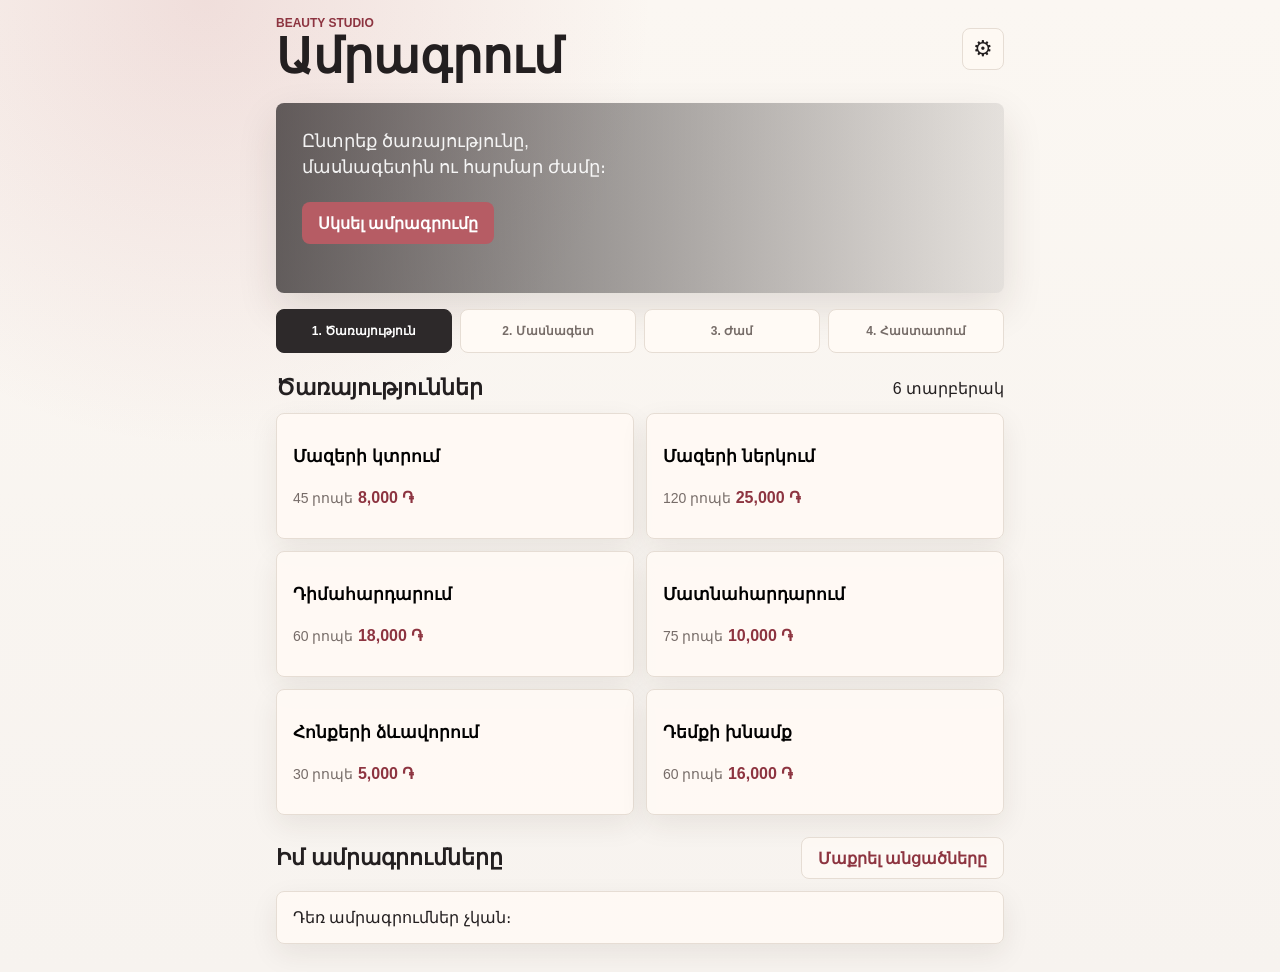
==== index.html @ 2dd7ad9f "Add beauty salon mini app" ====
<!doctype html>
<html lang="hy">
  <head>
    <meta charset="utf-8" />
    <meta name="viewport" content="width=device-width, initial-scale=1, viewport-fit=cover" />
    <title>Beauty Salon Mini App</title>
    <link rel="stylesheet" href="styles.css" />
    <script src="https://telegram.org/js/telegram-web-app.js"></script>
  </head>
  <body>
    <div class="app-shell">
      <header class="topbar">
        <div>
          <p class="eyebrow">Beauty Studio</p>
          <h1>Ամրագրում</h1>
        </div>
        <button class="icon-button" id="adminOpen" aria-label="Admin panel" title="Admin panel">
          <span>⚙</span>
        </button>
      </header>

      <main>
        <section class="hero">
          <div class="hero-copy">
            <p>Ընտրեք ծառայությունը, մասնագետին ու հարմար ժամը։</p>
            <button class="primary" id="startBooking">Սկսել ամրագրումը</button>
          </div>
        </section>

        <nav class="steps" aria-label="Booking steps">
          <button class="step is-active" data-view="services">1. Ծառայություն</button>
          <button class="step" data-view="specialists">2. Մասնագետ</button>
          <button class="step" data-view="time">3. Ժամ</button>
          <button class="step" data-view="summary">4. Հաստատում</button>
        </nav>

        <section class="view is-visible" id="servicesView">
          <div class="section-head">
            <h2>Ծառայություններ</h2>
            <span id="servicesCount"></span>
          </div>
          <div class="service-grid" id="servicesList"></div>
        </section>

        <section class="view" id="specialistsView">
          <div class="section-head">
            <h2>Մասնագետներ</h2>
            <button class="ghost" data-back="services">Փոխել ծառայությունը</button>
          </div>
          <div class="specialist-list" id="specialistsList"></div>
        </section>

        <section class="view" id="timeView">
          <div class="section-head">
            <h2>Ժամի ընտրություն</h2>
            <button class="ghost" data-back="specialists">Փոխել մասնագետին</button>
          </div>
          <div class="booking-panel">
            <label>
              Ամսաթիվ
              <input type="date" id="bookingDate" />
            </label>
            <div>
              <p class="field-label">Հասանելի ժամեր</p>
              <div class="slot-grid" id="slotList"></div>
            </div>
            <label class="toggle-row">
              <input type="checkbox" id="reminderToggle" checked />
              <span>Հիշեցնել այցից 2 ժամ առաջ</span>
            </label>
          </div>
        </section>

        <section class="view" id="summaryView">
          <div class="section-head">
            <h2>Ամրագրում</h2>
            <button class="ghost" data-back="time">Փոխել ժամը</button>
          </div>
          <div class="summary-card" id="summaryCard"></div>
          <button class="primary full" id="confirmBooking">Հաստատել ամրագրումը</button>
        </section>

        <section class="bookings">
          <div class="section-head">
            <h2>Իմ ամրագրումները</h2>
            <button class="ghost" id="clearPast">Մաքրել անցածները</button>
          </div>
          <div id="bookingsList" class="booking-list"></div>
        </section>
      </main>
    </div>

    <dialog id="adminDialog" class="admin-dialog">
      <form method="dialog" class="admin-card">
        <div class="dialog-head">
          <div>
            <p class="eyebrow">Admin</p>
            <h2>Կառավարման վահանակ</h2>
          </div>
          <button class="icon-button" value="close" aria-label="Close">×</button>
        </div>

        <div id="pinGate" class="pin-gate">
          <label>
            Մուտքագրեք PIN
            <input type="password" id="adminPin" inputmode="numeric" placeholder="2026" />
          </label>
          <button type="button" class="primary" id="unlockAdmin">Մուտք</button>
          <p class="hint">Demo PIN՝ 2026</p>
        </div>

        <div id="adminPanel" class="admin-panel">
          <div class="stats" id="adminStats"></div>

          <div class="admin-section">
            <h3>Ծառայություններ</h3>
            <div class="inline-form">
              <input id="newServiceName" placeholder="Անուն" />
              <input id="newServicePrice" type="number" min="0" placeholder="Գին" />
              <input id="newServiceDuration" type="number" min="15" step="15" placeholder="Րոպե" />
              <button type="button" class="primary" id="addService">Ավելացնել</button>
            </div>
            <div id="adminServices" class="admin-list"></div>
          </div>

          <div class="admin-section">
            <h3>Մասնագետներ</h3>
            <div class="inline-form">
              <input id="newSpecialistName" placeholder="Անուն" />
              <input id="newSpecialistRole" placeholder="Ոլորտ" />
              <button type="button" class="primary" id="addSpecialist">Ավելացնել</button>
            </div>
            <div id="adminSpecialists" class="admin-list"></div>
          </div>

          <div class="admin-section">
            <h3>Ամրագրումներ</h3>
            <div id="adminBookings" class="admin-list"></div>
          </div>
        </div>
      </form>
    </dialog>

    <div id="toast" class="toast" role="status" aria-live="polite"></div>
    <script src="app.js"></script>
  </body>
</html>
---- styles.css ----
:root {
  color-scheme: light;
  --bg: #f7f3ef;
  --surface: #fffaf5;
  --ink: #231f20;
  --muted: #766c68;
  --line: #e6ddd4;
  --accent: #b65c64;
  --accent-strong: #8d3440;
  --sage: #5f7b72;
  --gold: #b98947;
  --shadow: 0 16px 40px rgba(50, 35, 28, 0.12);
}

* {
  box-sizing: border-box;
}

body {
  margin: 0;
  min-height: 100vh;
  background:
    radial-gradient(circle at 16% 0%, rgba(182, 92, 100, 0.16), transparent 28rem),
    linear-gradient(180deg, #fbf7f2 0%, var(--bg) 100%);
  color: var(--ink);
  font-family: Arial, "Segoe UI", sans-serif;
}

button,
input {
  font: inherit;
}

button {
  cursor: pointer;
}

.app-shell {
  width: min(100%, 760px);
  margin: 0 auto;
  padding: calc(16px + env(safe-area-inset-top)) 16px 28px;
}

.topbar,
.section-head,
.dialog-head {
  display: flex;
  align-items: center;
  justify-content: space-between;
  gap: 16px;
}

.eyebrow {
  margin: 0 0 3px;
  color: var(--accent-strong);
  font-size: 12px;
  font-weight: 700;
  letter-spacing: 0;
  text-transform: uppercase;
}

h1,
h2,
h3,
p {
  margin-top: 0;
}

h1 {
  margin-bottom: 0;
  font-size: clamp(30px, 8vw, 48px);
  line-height: 1;
}

h2 {
  margin-bottom: 0;
  font-size: 22px;
}

h3 {
  margin-bottom: 12px;
  font-size: 17px;
}

.icon-button {
  display: inline-grid;
  width: 42px;
  height: 42px;
  place-items: center;
  border: 1px solid var(--line);
  border-radius: 8px;
  background: rgba(255, 250, 245, 0.82);
  color: var(--ink);
  font-size: 22px;
}

.hero {
  min-height: 190px;
  margin: 22px 0 16px;
  border-radius: 8px;
  background:
    linear-gradient(90deg, rgba(35, 31, 32, 0.7), rgba(35, 31, 32, 0.1)),
    url("https://images.unsplash.com/photo-1560066984-138dadb4c035?auto=format&fit=crop&w=1200&q=80") center/cover;
  box-shadow: var(--shadow);
  overflow: hidden;
}

.hero-copy {
  max-width: 390px;
  padding: 26px;
  color: white;
}

.hero-copy p {
  margin-bottom: 22px;
  color: rgba(255, 255, 255, 0.92);
  font-size: 18px;
  line-height: 1.42;
}

.primary,
.ghost {
  min-height: 42px;
  border-radius: 8px;
  border: 0;
  padding: 0 16px;
  font-weight: 700;
}

.primary {
  background: var(--accent);
  color: white;
}

.primary:active,
.service-card:active,
.specialist-card:active,
.slot:active {
  transform: translateY(1px);
}

.ghost {
  border: 1px solid var(--line);
  background: rgba(255, 250, 245, 0.8);
  color: var(--accent-strong);
}

.full {
  width: 100%;
  margin-top: 14px;
}

.steps {
  display: grid;
  grid-template-columns: repeat(4, minmax(0, 1fr));
  gap: 8px;
  margin: 0 0 20px;
}

.step {
  min-height: 44px;
  border: 1px solid var(--line);
  border-radius: 8px;
  background: var(--surface);
  color: var(--muted);
  font-size: 12px;
  font-weight: 700;
}

.step.is-active {
  background: #2d292a;
  border-color: #2d292a;
  color: white;
}

.view {
  display: none;
}

.view.is-visible {
  display: block;
}

.section-head {
  margin: 22px 0 12px;
}

.service-grid {
  display: grid;
  grid-template-columns: repeat(2, minmax(0, 1fr));
  gap: 12px;
}

.service-card,
.specialist-card,
.summary-card,
.booking-item,
.admin-card {
  border: 1px solid var(--line);
  border-radius: 8px;
  background: rgba(255, 250, 245, 0.94);
  box-shadow: 0 10px 28px rgba(50, 35, 28, 0.08);
}

.service-card,
.specialist-card {
  width: 100%;
  min-height: 126px;
  padding: 16px;
  text-align: left;
}

.service-card.is-selected,
.specialist-card.is-selected,
.slot.is-selected {
  border-color: var(--accent);
  outline: 2px solid rgba(182, 92, 100, 0.16);
}

.service-card strong,
.specialist-card strong {
  display: block;
  margin-bottom: 8px;
  font-size: 17px;
}

.meta {
  color: var(--muted);
  font-size: 14px;
}

.price {
  display: inline-flex;
  margin-top: 14px;
  color: var(--accent-strong);
  font-weight: 800;
}

.specialist-list,
.booking-list,
.admin-list {
  display: grid;
  gap: 10px;
}

.specialist-card {
  display: grid;
  grid-template-columns: 54px 1fr auto;
  align-items: center;
  gap: 12px;
}

.avatar {
  display: grid;
  width: 54px;
  height: 54px;
  place-items: center;
  border-radius: 50%;
  background: #ead2ce;
  color: var(--accent-strong);
  font-weight: 800;
}

.rating {
  color: var(--gold);
  font-weight: 800;
}

.booking-panel {
  display: grid;
  gap: 16px;
  padding: 16px;
  border: 1px solid var(--line);
  border-radius: 8px;
  background: var(--surface);
}

label,
.field-label {
  display: grid;
  gap: 8px;
  margin: 0;
  color: var(--muted);
  font-size: 14px;
  font-weight: 700;
}

input {
  min-height: 44px;
  width: 100%;
  border: 1px solid var(--line);
  border-radius: 8px;
  padding: 0 12px;
  background: white;
  color: var(--ink);
}

.slot-grid {
  display: grid;
  grid-template-columns: repeat(3, minmax(0, 1fr));
  gap: 8px;
}

.slot {
  min-height: 42px;
  border: 1px solid var(--line);
  border-radius: 8px;
  background: white;
  color: var(--ink);
  font-weight: 700;
}

.toggle-row {
  display: flex;
  align-items: center;
  gap: 10px;
}

.toggle-row input {
  width: 20px;
  min-height: 20px;
}

.summary-card,
.booking-item {
  padding: 16px;
}

.summary-row,
.booking-row,
.admin-row,
.stats {
  display: flex;
  justify-content: space-between;
  gap: 12px;
}

.summary-row,
.booking-row {
  padding: 8px 0;
  border-bottom: 1px solid var(--line);
}

.summary-row:last-child,
.booking-row:last-child {
  border-bottom: 0;
}

.admin-dialog {
  width: min(94vw, 760px);
  max-height: 88vh;
  border: 0;
  padding: 0;
  background: transparent;
}

.admin-dialog::backdrop {
  background: rgba(35, 31, 32, 0.4);
}

.admin-card {
  padding: 18px;
  overflow: auto;
}

.pin-gate {
  display: grid;
  gap: 12px;
  margin-top: 16px;
}

.hint {
  color: var(--muted);
  font-size: 13px;
}

.admin-panel {
  display: none;
}

.admin-panel.is-visible {
  display: grid;
  gap: 18px;
  margin-top: 16px;
}

.stats {
  display: grid;
  grid-template-columns: repeat(3, minmax(0, 1fr));
  gap: 10px;
}

.stat {
  padding: 14px;
  border: 1px solid var(--line);
  border-radius: 8px;
  background: white;
}

.stat strong {
  display: block;
  font-size: 24px;
}

.inline-form {
  display: grid;
  grid-template-columns: 1.2fr 0.7fr 0.7fr auto;
  gap: 8px;
  margin-bottom: 10px;
}

.admin-section:nth-of-type(3) .inline-form {
  grid-template-columns: 1fr 1fr auto;
}

.admin-row {
  align-items: center;
  padding: 12px;
  border: 1px solid var(--line);
  border-radius: 8px;
  background: white;
}

.danger {
  min-height: 36px;
  border: 0;
  border-radius: 8px;
  padding: 0 12px;
  background: #f4dddd;
  color: #9b2633;
  font-weight: 700;
}

.toast {
  position: fixed;
  left: 16px;
  right: 16px;
  bottom: calc(18px + env(safe-area-inset-bottom));
  z-index: 10;
  max-width: 720px;
  margin: 0 auto;
  padding: 13px 14px;
  border-radius: 8px;
  background: #2d292a;
  color: white;
  opacity: 0;
  transform: translateY(12px);
  pointer-events: none;
  transition: 0.2s ease;
}

.toast.is-visible {
  opacity: 1;
  transform: translateY(0);
}

@media (max-width: 620px) {
  .app-shell {
    padding-inline: 12px;
  }

  .hero {
    min-height: 168px;
  }

  .hero-copy {
    padding: 20px;
  }

  .steps {
    grid-template-columns: repeat(2, minmax(0, 1fr));
  }

  .service-grid,
  .slot-grid,
  .stats,
  .inline-form {
    grid-template-columns: 1fr;
  }

  .specialist-card {
    grid-template-columns: 48px 1fr;
  }

  .rating {
    grid-column: 2;
  }
}
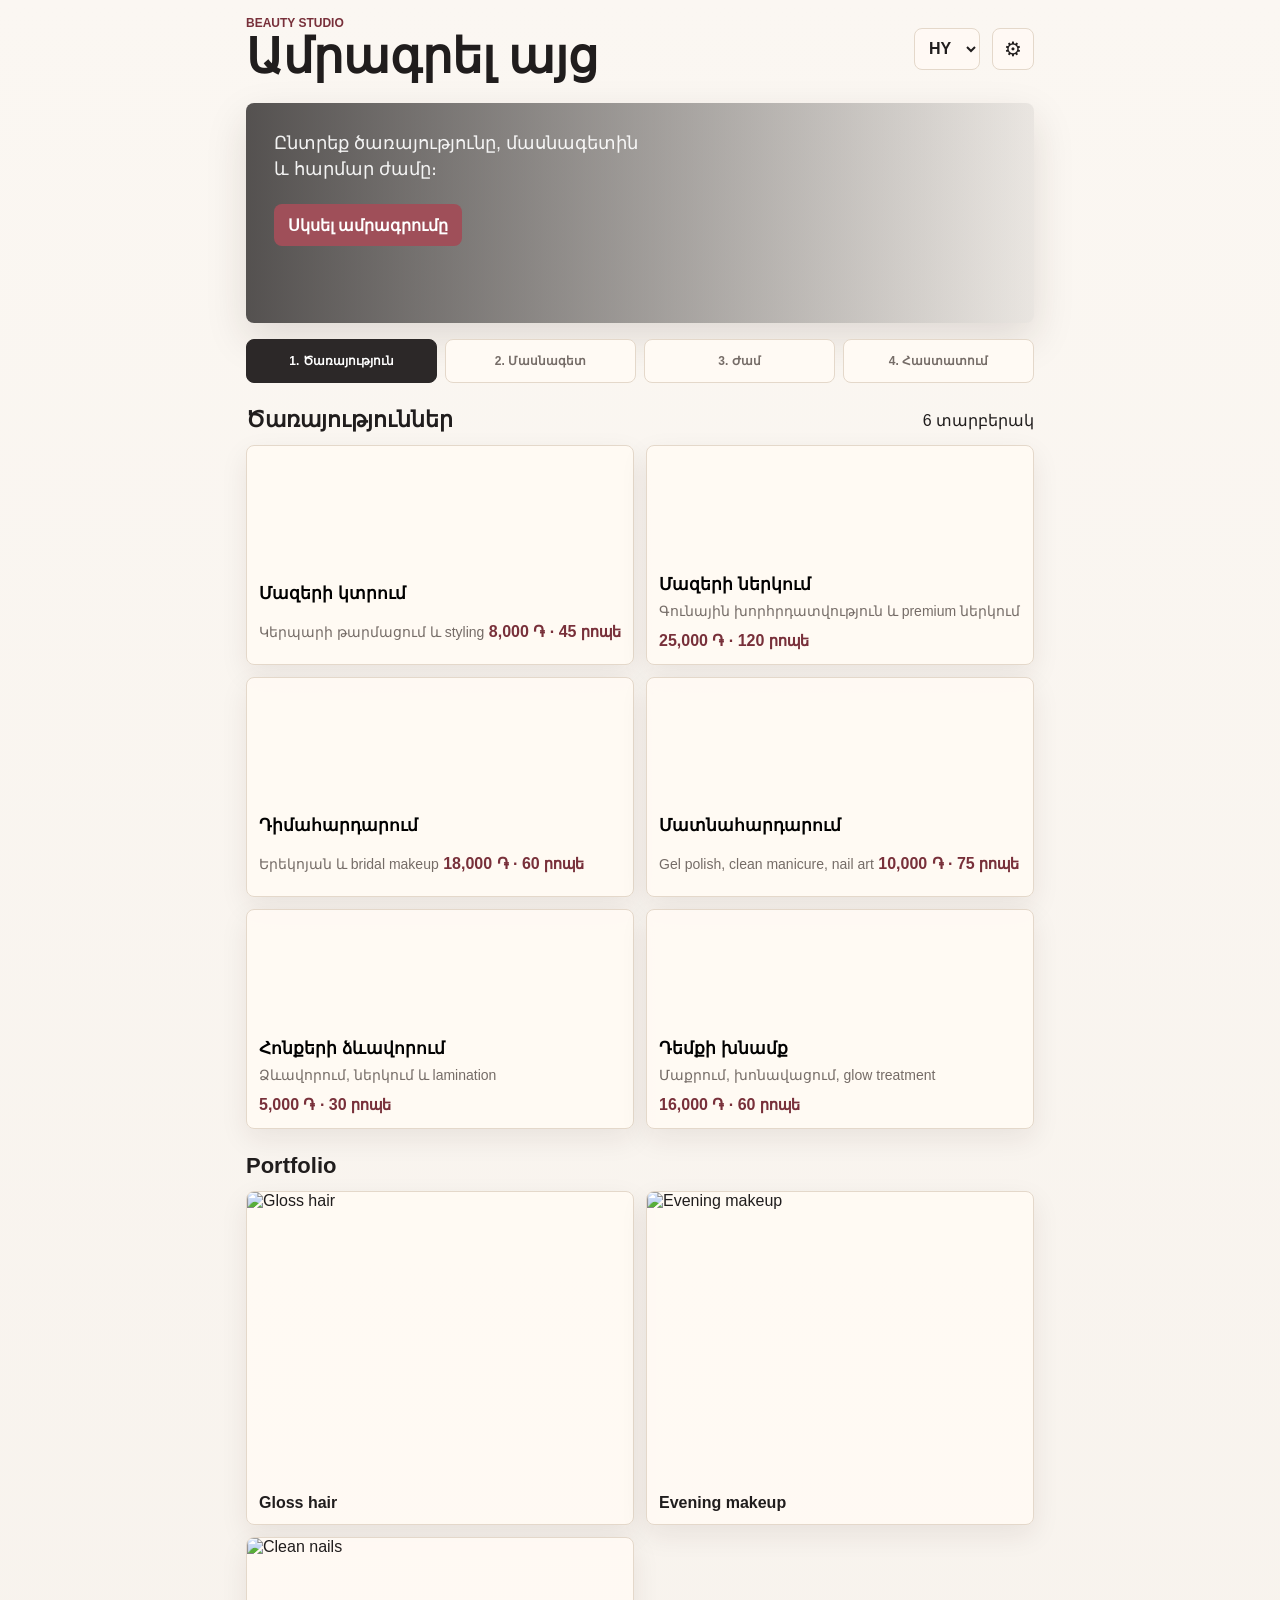
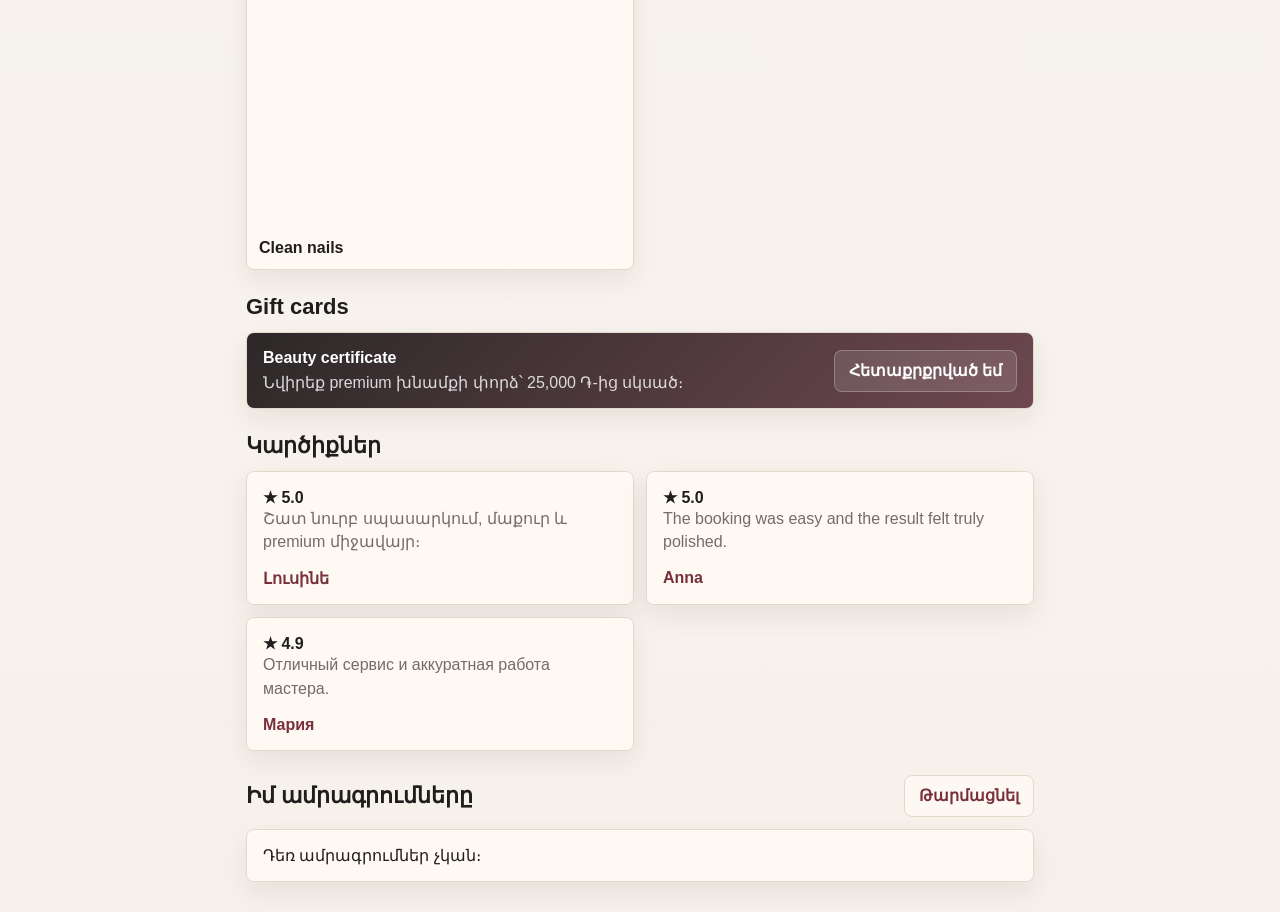
==== commit 408c4dbc: "Add premium salon booking workflow" ====
--- a/index.html
+++ b/index.html
@@ -3,7 +3,7 @@
   <head>
     <meta charset="utf-8" />
     <meta name="viewport" content="width=device-width, initial-scale=1, viewport-fit=cover" />
-    <title>Beauty Salon Mini App</title>
+    <title>Beauty Studio</title>
     <link rel="stylesheet" href="styles.css" />
     <script src="https://telegram.org/js/telegram-web-app.js"></script>
   </head>
@@ -12,31 +12,36 @@
       <header class="topbar">
         <div>
           <p class="eyebrow">Beauty Studio</p>
-          <h1>Ամրագրում</h1>
+          <h1 data-i18n="title">Ամրագրել այց</h1>
         </div>
-        <button class="icon-button" id="adminOpen" aria-label="Admin panel" title="Admin panel">
-          <span>⚙</span>
-        </button>
+        <div class="top-actions">
+          <select id="languageSelect" aria-label="Language">
+            <option value="hy">HY</option>
+            <option value="ru">RU</option>
+            <option value="en">EN</option>
+          </select>
+          <button class="icon-button" id="adminOpen" aria-label="Admin panel" title="Admin panel">⚙</button>
+        </div>
       </header>
 
       <main>
         <section class="hero">
           <div class="hero-copy">
-            <p>Ընտրեք ծառայությունը, մասնագետին ու հարմար ժամը։</p>
-            <button class="primary" id="startBooking">Սկսել ամրագրումը</button>
+            <p data-i18n="heroText">Ընտրեք ծառայությունը, մասնագետին և հարմար ժամը։</p>
+            <button class="primary" id="startBooking" data-i18n="start">Սկսել ամրագրումը</button>
           </div>
         </section>
 
         <nav class="steps" aria-label="Booking steps">
-          <button class="step is-active" data-view="services">1. Ծառայություն</button>
-          <button class="step" data-view="specialists">2. Մասնագետ</button>
-          <button class="step" data-view="time">3. Ժամ</button>
-          <button class="step" data-view="summary">4. Հաստատում</button>
+          <button class="step is-active" data-view="services" data-i18n="stepServices">1. Ծառայություն</button>
+          <button class="step" data-view="specialists" data-i18n="stepSpecialists">2. Մասնագետ</button>
+          <button class="step" data-view="time" data-i18n="stepTime">3. Ժամ</button>
+          <button class="step" data-view="summary" data-i18n="stepConfirm">4. Հաստատում</button>
         </nav>
 
         <section class="view is-visible" id="servicesView">
           <div class="section-head">
-            <h2>Ծառայություններ</h2>
+            <h2 data-i18n="services">Ծառայություններ</h2>
             <span id="servicesCount"></span>
           </div>
           <div class="service-grid" id="servicesList"></div>
@@ -44,46 +49,85 @@
 
         <section class="view" id="specialistsView">
           <div class="section-head">
-            <h2>Մասնագետներ</h2>
-            <button class="ghost" data-back="services">Փոխել ծառայությունը</button>
+            <h2 data-i18n="specialists">Մասնագետներ</h2>
+            <button class="ghost" data-back="services" data-i18n="changeService">Փոխել ծառայությունը</button>
           </div>
           <div class="specialist-list" id="specialistsList"></div>
         </section>
 
         <section class="view" id="timeView">
           <div class="section-head">
-            <h2>Ժամի ընտրություն</h2>
-            <button class="ghost" data-back="specialists">Փոխել մասնագետին</button>
+            <h2 data-i18n="timeSelect">Ժամի ընտրություն</h2>
+            <button class="ghost" data-back="specialists" data-i18n="changeSpecialist">Փոխել մասնագետին</button>
           </div>
           <div class="booking-panel">
             <label>
-              Ամսաթիվ
+              <span data-i18n="date">Ամսաթիվ</span>
               <input type="date" id="bookingDate" />
             </label>
             <div>
-              <p class="field-label">Հասանելի ժամեր</p>
+              <p class="field-label" data-i18n="availableTimes">Հասանելի ժամեր</p>
               <div class="slot-grid" id="slotList"></div>
             </div>
+            <label>
+              <span data-i18n="clientName">Անուն</span>
+              <input id="clientName" autocomplete="name" />
+            </label>
+            <label>
+              <span data-i18n="clientPhone">Հեռախոս</span>
+              <input id="clientPhone" autocomplete="tel" inputmode="tel" />
+            </label>
+            <label class="toggle-row">
+              <input type="checkbox" id="vipToggle" />
+              <span data-i18n="vipClient">VIP / loyalty հաճախորդ</span>
+            </label>
             <label class="toggle-row">
               <input type="checkbox" id="reminderToggle" checked />
-              <span>Հիշեցնել այցից 2 ժամ առաջ</span>
+              <span data-i18n="reminder">Հիշեցնել այցից 24 ժամ և 2 ժամ առաջ</span>
             </label>
           </div>
         </section>
 
         <section class="view" id="summaryView">
           <div class="section-head">
-            <h2>Ամրագրում</h2>
-            <button class="ghost" data-back="time">Փոխել ժամը</button>
+            <h2 data-i18n="summary">Ամրագրում</h2>
+            <button class="ghost" data-back="time" data-i18n="changeTime">Փոխել ժամը</button>
           </div>
           <div class="summary-card" id="summaryCard"></div>
-          <button class="primary full" id="confirmBooking">Հաստատել ամրագրումը</button>
+          <button class="primary full" id="confirmBooking" data-i18n="confirm">Ուղարկել հաստատման</button>
+        </section>
+
+        <section class="feature-section">
+          <div class="section-head">
+            <h2 data-i18n="portfolio">Portfolio</h2>
+          </div>
+          <div class="media-grid" id="portfolioList"></div>
+        </section>
+
+        <section class="feature-section">
+          <div class="section-head">
+            <h2 data-i18n="giftCards">Gift cards</h2>
+          </div>
+          <div class="gift-card">
+            <div>
+              <strong data-i18n="giftTitle">Beauty certificate</strong>
+              <p data-i18n="giftText">Նվիրեք premium խնամքի փորձ՝ 25,000 ֏-ից սկսած։</p>
+            </div>
+            <button class="ghost" id="giftInterest" data-i18n="giftButton">Հետաքրքրված եմ</button>
+          </div>
+        </section>
+
+        <section class="feature-section">
+          <div class="section-head">
+            <h2 data-i18n="reviews">Կարծիքներ</h2>
+          </div>
+          <div class="review-list" id="reviewsList"></div>
         </section>
 
         <section class="bookings">
           <div class="section-head">
-            <h2>Իմ ամրագրումները</h2>
-            <button class="ghost" id="clearPast">Մաքրել անցածները</button>
+            <h2 data-i18n="myBookings">Իմ ամրագրումները</h2>
+            <button class="ghost" id="refreshBookings" data-i18n="refresh">Թարմացնել</button>
           </div>
           <div id="bookingsList" class="booking-list"></div>
         </section>
@@ -95,17 +139,17 @@
         <div class="dialog-head">
           <div>
             <p class="eyebrow">Admin</p>
-            <h2>Կառավարման վահանակ</h2>
+            <h2 data-i18n="adminPanel">Կառավարման վահանակ</h2>
           </div>
           <button class="icon-button" value="close" aria-label="Close">×</button>
         </div>
 
         <div id="pinGate" class="pin-gate">
           <label>
-            Մուտքագրեք PIN
+            <span data-i18n="pin">Մուտքագրեք PIN</span>
             <input type="password" id="adminPin" inputmode="numeric" placeholder="2026" />
           </label>
-          <button type="button" class="primary" id="unlockAdmin">Մուտք</button>
+          <button type="button" class="primary" id="unlockAdmin" data-i18n="login">Մուտք</button>
           <p class="hint">Demo PIN՝ 2026</p>
         </div>
 
@@ -113,28 +157,30 @@
           <div class="stats" id="adminStats"></div>
 
           <div class="admin-section">
-            <h3>Ծառայություններ</h3>
+            <h3 data-i18n="services">Ծառայություններ</h3>
             <div class="inline-form">
               <input id="newServiceName" placeholder="Անուն" />
               <input id="newServicePrice" type="number" min="0" placeholder="Գին" />
               <input id="newServiceDuration" type="number" min="15" step="15" placeholder="Րոպե" />
-              <button type="button" class="primary" id="addService">Ավելացնել</button>
+              <input id="newServiceDescription" placeholder="Նկարագրություն" />
+              <button type="button" class="primary" id="addService" data-i18n="add">Ավելացնել</button>
             </div>
             <div id="adminServices" class="admin-list"></div>
           </div>
 
           <div class="admin-section">
-            <h3>Մասնագետներ</h3>
+            <h3 data-i18n="specialists">Մասնագետներ</h3>
             <div class="inline-form">
               <input id="newSpecialistName" placeholder="Անուն" />
               <input id="newSpecialistRole" placeholder="Ոլորտ" />
-              <button type="button" class="primary" id="addSpecialist">Ավելացնել</button>
+              <input id="newSpecialistBio" placeholder="Փորձ / bio" />
+              <button type="button" class="primary" id="addSpecialist" data-i18n="add">Ավելացնել</button>
             </div>
             <div id="adminSpecialists" class="admin-list"></div>
           </div>
 
           <div class="admin-section">
-            <h3>Ամրագրումներ</h3>
+            <h3 data-i18n="bookings">Ամրագրումներ</h3>
             <div id="adminBookings" class="admin-list"></div>
           </div>
         </div>
--- a/styles.css
+++ b/styles.css
@@ -1,154 +1,101 @@
 :root {
   color-scheme: light;
-  --bg: #f7f3ef;
-  --surface: #fffaf5;
-  --ink: #231f20;
-  --muted: #766c68;
-  --line: #e6ddd4;
-  --accent: #b65c64;
-  --accent-strong: #8d3440;
+  --bg: #f6f1eb;
+  --surface: #fffaf4;
+  --ink: #201d1d;
+  --muted: #756c67;
+  --line: #e4d8ca;
+  --accent: #9f4f59;
+  --accent-strong: #78303a;
+  --champagne: #c7a46b;
   --sage: #5f7b72;
-  --gold: #b98947;
-  --shadow: 0 16px 40px rgba(50, 35, 28, 0.12);
-}
-
-* {
-  box-sizing: border-box;
-}
+  --shadow: 0 16px 42px rgba(45, 31, 24, 0.13);
+}
+
+* { box-sizing: border-box; }
 
 body {
   margin: 0;
   min-height: 100vh;
-  background:
-    radial-gradient(circle at 16% 0%, rgba(182, 92, 100, 0.16), transparent 28rem),
-    linear-gradient(180deg, #fbf7f2 0%, var(--bg) 100%);
+  background: linear-gradient(180deg, #fbf7f2 0%, var(--bg) 100%);
   color: var(--ink);
   font-family: Arial, "Segoe UI", sans-serif;
 }
 
-button,
-input {
-  font: inherit;
-}
-
-button {
-  cursor: pointer;
-}
+button, input, select { font: inherit; }
+button { cursor: pointer; }
 
 .app-shell {
-  width: min(100%, 760px);
+  width: min(100%, 820px);
   margin: 0 auto;
-  padding: calc(16px + env(safe-area-inset-top)) 16px 28px;
-}
-
-.topbar,
-.section-head,
-.dialog-head {
+  padding: calc(16px + env(safe-area-inset-top)) 16px 30px;
+}
+
+.topbar, .section-head, .dialog-head, .top-actions {
   display: flex;
   align-items: center;
   justify-content: space-between;
-  gap: 16px;
-}
+  gap: 12px;
+}
+
+.top-actions { justify-content: flex-end; }
 
 .eyebrow {
   margin: 0 0 3px;
   color: var(--accent-strong);
   font-size: 12px;
-  font-weight: 700;
-  letter-spacing: 0;
+  font-weight: 800;
   text-transform: uppercase;
 }
 
-h1,
-h2,
-h3,
-p {
-  margin-top: 0;
-}
-
-h1 {
-  margin-bottom: 0;
-  font-size: clamp(30px, 8vw, 48px);
-  line-height: 1;
-}
-
-h2 {
-  margin-bottom: 0;
-  font-size: 22px;
-}
-
-h3 {
-  margin-bottom: 12px;
-  font-size: 17px;
+h1, h2, h3, p { margin-top: 0; }
+h1 { margin-bottom: 0; font-size: clamp(30px, 8vw, 48px); line-height: 1; }
+h2 { margin-bottom: 0; font-size: 22px; }
+h3 { margin-bottom: 12px; font-size: 17px; }
+
+.icon-button, select {
+  min-width: 42px;
+  height: 42px;
+  border: 1px solid var(--line);
+  border-radius: 8px;
+  background: rgba(255, 250, 244, 0.9);
+  color: var(--ink);
 }
 
 .icon-button {
   display: inline-grid;
-  width: 42px;
-  height: 42px;
   place-items: center;
-  border: 1px solid var(--line);
-  border-radius: 8px;
-  background: rgba(255, 250, 245, 0.82);
-  color: var(--ink);
-  font-size: 22px;
-}
+  font-size: 20px;
+}
+
+select { padding: 0 10px; font-weight: 800; }
 
 .hero {
-  min-height: 190px;
+  min-height: 220px;
   margin: 22px 0 16px;
   border-radius: 8px;
   background:
-    linear-gradient(90deg, rgba(35, 31, 32, 0.7), rgba(35, 31, 32, 0.1)),
-    url("https://images.unsplash.com/photo-1560066984-138dadb4c035?auto=format&fit=crop&w=1200&q=80") center/cover;
+    linear-gradient(90deg, rgba(32, 29, 29, 0.76), rgba(32, 29, 29, 0.08)),
+    url("https://images.unsplash.com/photo-1560066984-138dadb4c035?auto=format&fit=crop&w=1300&q=82") center/cover;
   box-shadow: var(--shadow);
   overflow: hidden;
 }
 
-.hero-copy {
-  max-width: 390px;
-  padding: 26px;
-  color: white;
-}
-
-.hero-copy p {
-  margin-bottom: 22px;
-  color: rgba(255, 255, 255, 0.92);
-  font-size: 18px;
-  line-height: 1.42;
-}
-
-.primary,
-.ghost {
+.hero-copy { max-width: 420px; padding: 28px; color: white; }
+.hero-copy p { margin-bottom: 22px; color: rgba(255, 255, 255, 0.92); font-size: 18px; line-height: 1.42; }
+
+.primary, .ghost, .danger {
   min-height: 42px;
   border-radius: 8px;
   border: 0;
-  padding: 0 16px;
-  font-weight: 700;
-}
-
-.primary {
-  background: var(--accent);
-  color: white;
-}
-
-.primary:active,
-.service-card:active,
-.specialist-card:active,
-.slot:active {
-  transform: translateY(1px);
-}
-
-.ghost {
-  border: 1px solid var(--line);
-  background: rgba(255, 250, 245, 0.8);
-  color: var(--accent-strong);
-}
-
-.full {
-  width: 100%;
-  margin-top: 14px;
-}
+  padding: 0 14px;
+  font-weight: 800;
+}
+
+.primary { background: var(--accent); color: white; }
+.ghost { border: 1px solid var(--line); background: rgba(255, 250, 244, 0.88); color: var(--accent-strong); }
+.danger { background: #f3dddd; color: #9b2633; }
+.full { width: 100%; margin-top: 14px; }
 
 .steps {
   display: grid;
@@ -164,90 +111,62 @@
   background: var(--surface);
   color: var(--muted);
   font-size: 12px;
-  font-weight: 700;
-}
-
-.step.is-active {
-  background: #2d292a;
-  border-color: #2d292a;
-  color: white;
-}
-
-.view {
-  display: none;
-}
-
-.view.is-visible {
-  display: block;
-}
-
-.section-head {
-  margin: 22px 0 12px;
-}
-
-.service-grid {
+  font-weight: 800;
+}
+
+.step.is-active { background: #2c2828; border-color: #2c2828; color: white; }
+.view { display: none; }
+.view.is-visible { display: block; }
+.section-head { margin: 24px 0 12px; }
+
+.service-grid, .media-grid, .review-list {
   display: grid;
   grid-template-columns: repeat(2, minmax(0, 1fr));
   gap: 12px;
 }
 
-.service-card,
-.specialist-card,
-.summary-card,
-.booking-item,
-.admin-card {
-  border: 1px solid var(--line);
-  border-radius: 8px;
-  background: rgba(255, 250, 245, 0.94);
-  box-shadow: 0 10px 28px rgba(50, 35, 28, 0.08);
-}
-
-.service-card,
+.service-card, .specialist-card, .summary-card, .booking-item, .admin-card, .media-card, .gift-card, .review-card {
+  border: 1px solid var(--line);
+  border-radius: 8px;
+  background: rgba(255, 250, 244, 0.96);
+  box-shadow: 0 10px 28px rgba(45, 31, 24, 0.08);
+}
+
+.service-card {
+  width: 100%;
+  min-height: 220px;
+  padding: 12px;
+  text-align: left;
+}
+
+.service-photo {
+  display: block;
+  height: 102px;
+  margin-bottom: 12px;
+  border-radius: 8px;
+  background-position: center;
+  background-size: cover;
+}
+
+.service-card strong, .specialist-card strong { display: block; margin-bottom: 7px; font-size: 17px; }
+.service-card.is-selected, .specialist-card.is-selected, .slot.is-selected {
+  border-color: var(--accent);
+  outline: 2px solid rgba(159, 79, 89, 0.18);
+}
+
+.meta { color: var(--muted); font-size: 14px; line-height: 1.35; }
+.price { display: inline-flex; margin-top: 12px; color: var(--accent-strong); font-weight: 900; }
+
+.specialist-list, .booking-list, .admin-list { display: grid; gap: 10px; }
 .specialist-card {
+  display: grid;
+  grid-template-columns: 54px 1fr auto;
+  align-items: center;
+  gap: 12px;
   width: 100%;
-  min-height: 126px;
+  min-height: 98px;
   padding: 16px;
   text-align: left;
-}
-
-.service-card.is-selected,
-.specialist-card.is-selected,
-.slot.is-selected {
-  border-color: var(--accent);
-  outline: 2px solid rgba(182, 92, 100, 0.16);
-}
-
-.service-card strong,
-.specialist-card strong {
-  display: block;
-  margin-bottom: 8px;
-  font-size: 17px;
-}
-
-.meta {
-  color: var(--muted);
-  font-size: 14px;
-}
-
-.price {
-  display: inline-flex;
-  margin-top: 14px;
-  color: var(--accent-strong);
-  font-weight: 800;
-}
-
-.specialist-list,
-.booking-list,
-.admin-list {
-  display: grid;
-  gap: 10px;
-}
-
-.specialist-card {
-  display: grid;
-  grid-template-columns: 54px 1fr auto;
-  align-items: center;
-  gap: 12px;
 }
 
 .avatar {
@@ -258,13 +177,10 @@
   border-radius: 50%;
   background: #ead2ce;
   color: var(--accent-strong);
-  font-weight: 800;
-}
-
-.rating {
-  color: var(--gold);
-  font-weight: 800;
-}
+  font-weight: 900;
+}
+
+.rating { color: var(--champagne); font-weight: 900; }
 
 .booking-panel {
   display: grid;
@@ -275,14 +191,13 @@
   background: var(--surface);
 }
 
-label,
-.field-label {
+label, .field-label {
   display: grid;
   gap: 8px;
   margin: 0;
   color: var(--muted);
   font-size: 14px;
-  font-weight: 700;
+  font-weight: 800;
 }
 
 input {
@@ -295,124 +210,73 @@
   color: var(--ink);
 }
 
-.slot-grid {
-  display: grid;
-  grid-template-columns: repeat(3, minmax(0, 1fr));
-  gap: 8px;
-}
-
-.slot {
-  min-height: 42px;
-  border: 1px solid var(--line);
-  border-radius: 8px;
-  background: white;
-  color: var(--ink);
-  font-weight: 700;
-}
-
-.toggle-row {
-  display: flex;
-  align-items: center;
-  gap: 10px;
-}
-
-.toggle-row input {
-  width: 20px;
-  min-height: 20px;
-}
-
-.summary-card,
-.booking-item {
-  padding: 16px;
-}
-
-.summary-row,
-.booking-row,
-.admin-row,
-.stats {
+.slot-grid { display: grid; grid-template-columns: repeat(3, minmax(0, 1fr)); gap: 8px; }
+.slot { min-height: 42px; border: 1px solid var(--line); border-radius: 8px; background: white; color: var(--ink); font-weight: 800; }
+.slot:disabled { color: #aaa; background: #f4eeee; }
+
+.toggle-row { display: flex; align-items: center; gap: 10px; }
+.toggle-row input { width: 20px; min-height: 20px; }
+
+.summary-card, .booking-item, .gift-card, .review-card { padding: 16px; }
+.summary-row, .booking-row {
   display: flex;
   justify-content: space-between;
   gap: 12px;
-}
-
-.summary-row,
-.booking-row {
   padding: 8px 0;
   border-bottom: 1px solid var(--line);
 }
-
-.summary-row:last-child,
-.booking-row:last-child {
-  border-bottom: 0;
-}
-
-.admin-dialog {
-  width: min(94vw, 760px);
-  max-height: 88vh;
-  border: 0;
-  padding: 0;
-  background: transparent;
-}
-
-.admin-dialog::backdrop {
-  background: rgba(35, 31, 32, 0.4);
-}
-
-.admin-card {
-  padding: 18px;
-  overflow: auto;
-}
-
-.pin-gate {
-  display: grid;
-  gap: 12px;
-  margin-top: 16px;
-}
-
-.hint {
-  color: var(--muted);
-  font-size: 13px;
-}
-
-.admin-panel {
-  display: none;
-}
-
-.admin-panel.is-visible {
-  display: grid;
-  gap: 18px;
-  margin-top: 16px;
-}
-
-.stats {
-  display: grid;
-  grid-template-columns: repeat(3, minmax(0, 1fr));
-  gap: 10px;
-}
-
-.stat {
-  padding: 14px;
-  border: 1px solid var(--line);
-  border-radius: 8px;
-  background: white;
-}
-
-.stat strong {
-  display: block;
-  font-size: 24px;
-}
-
-.inline-form {
-  display: grid;
-  grid-template-columns: 1.2fr 0.7fr 0.7fr auto;
+.summary-row:last-child, .booking-row:last-child { border-bottom: 0; }
+
+.status-badge, .vip-pill {
+  display: inline-flex;
+  align-items: center;
+  min-height: 28px;
+  border-radius: 999px;
+  padding: 0 10px;
+  font-size: 12px;
+  font-weight: 900;
+}
+.status-pending { background: #fff1cf; color: #7a5600; }
+.status-confirmed { background: #dff3e8; color: #1f6a47; }
+.status-cancelled { background: #f3dddd; color: #9b2633; }
+.status-completed { background: #e2e6f3; color: #33406d; }
+.vip-pill { background: #2c2828; color: var(--champagne); }
+
+.media-card { overflow: hidden; }
+.media-card img { display: block; width: 100%; aspect-ratio: 4 / 3; object-fit: cover; }
+.media-card strong { display: block; padding: 12px; }
+
+.gift-card {
+  display: flex;
+  align-items: center;
+  justify-content: space-between;
+  gap: 16px;
+  background: linear-gradient(135deg, #2c2828, #6e4850);
+  color: white;
+}
+.gift-card p { margin: 6px 0 0; color: rgba(255, 255, 255, 0.82); }
+.gift-card .ghost { background: rgba(255, 255, 255, 0.12); color: white; border-color: rgba(255, 255, 255, 0.25); }
+
+.review-card p { color: var(--muted); line-height: 1.45; }
+.review-card span { color: var(--accent-strong); font-weight: 800; }
+
+.admin-dialog { width: min(96vw, 920px); max-height: 90vh; border: 0; padding: 0; background: transparent; }
+.admin-dialog::backdrop { background: rgba(32, 29, 29, 0.45); }
+.admin-card { padding: 18px; overflow: auto; }
+.pin-gate { display: grid; gap: 12px; margin-top: 16px; }
+.hint { color: var(--muted); font-size: 13px; }
+.admin-panel { display: none; }
+.admin-panel.is-visible { display: grid; gap: 18px; margin-top: 16px; }
+.stats { display: grid; grid-template-columns: repeat(3, minmax(0, 1fr)); gap: 10px; }
+.stat { padding: 14px; border: 1px solid var(--line); border-radius: 8px; background: white; }
+.stat strong { display: block; font-size: 24px; }
+
+.inline-form, .editable-row {
+  display: grid;
+  grid-template-columns: 1.1fr 0.7fr 0.7fr 1.2fr auto;
   gap: 8px;
   margin-bottom: 10px;
 }
-
-.admin-section:nth-of-type(3) .inline-form {
-  grid-template-columns: 1fr 1fr auto;
-}
-
 .admin-row {
   align-items: center;
   padding: 12px;
@@ -420,15 +284,16 @@
   border-radius: 8px;
   background: white;
 }
-
-.danger {
-  min-height: 36px;
-  border: 0;
-  border-radius: 8px;
-  padding: 0 12px;
-  background: #f4dddd;
-  color: #9b2633;
-  font-weight: 700;
+.booking-admin-row {
+  display: grid;
+  grid-template-columns: 1fr auto;
+  gap: 10px;
+}
+.status-actions {
+  grid-column: 1 / -1;
+  display: grid;
+  grid-template-columns: repeat(4, minmax(0, 1fr));
+  gap: 8px;
 }
 
 .toast {
@@ -441,48 +306,23 @@
   margin: 0 auto;
   padding: 13px 14px;
   border-radius: 8px;
-  background: #2d292a;
+  background: #2c2828;
   color: white;
   opacity: 0;
   transform: translateY(12px);
   pointer-events: none;
   transition: 0.2s ease;
 }
-
-.toast.is-visible {
-  opacity: 1;
-  transform: translateY(0);
-}
-
-@media (max-width: 620px) {
-  .app-shell {
-    padding-inline: 12px;
-  }
-
-  .hero {
-    min-height: 168px;
-  }
-
-  .hero-copy {
-    padding: 20px;
-  }
-
-  .steps {
-    grid-template-columns: repeat(2, minmax(0, 1fr));
-  }
-
-  .service-grid,
-  .slot-grid,
-  .stats,
-  .inline-form {
+.toast.is-visible { opacity: 1; transform: translateY(0); }
+
+@media (max-width: 680px) {
+  .app-shell { padding-inline: 12px; }
+  .hero { min-height: 188px; }
+  .hero-copy { padding: 20px; }
+  .steps, .service-grid, .media-grid, .review-list, .slot-grid, .stats, .inline-form, .editable-row, .status-actions {
     grid-template-columns: 1fr;
   }
-
-  .specialist-card {
-    grid-template-columns: 48px 1fr;
-  }
-
-  .rating {
-    grid-column: 2;
-  }
-}
+  .specialist-card { grid-template-columns: 48px 1fr; }
+  .rating { grid-column: 2; }
+  .gift-card { align-items: flex-start; flex-direction: column; }
+}
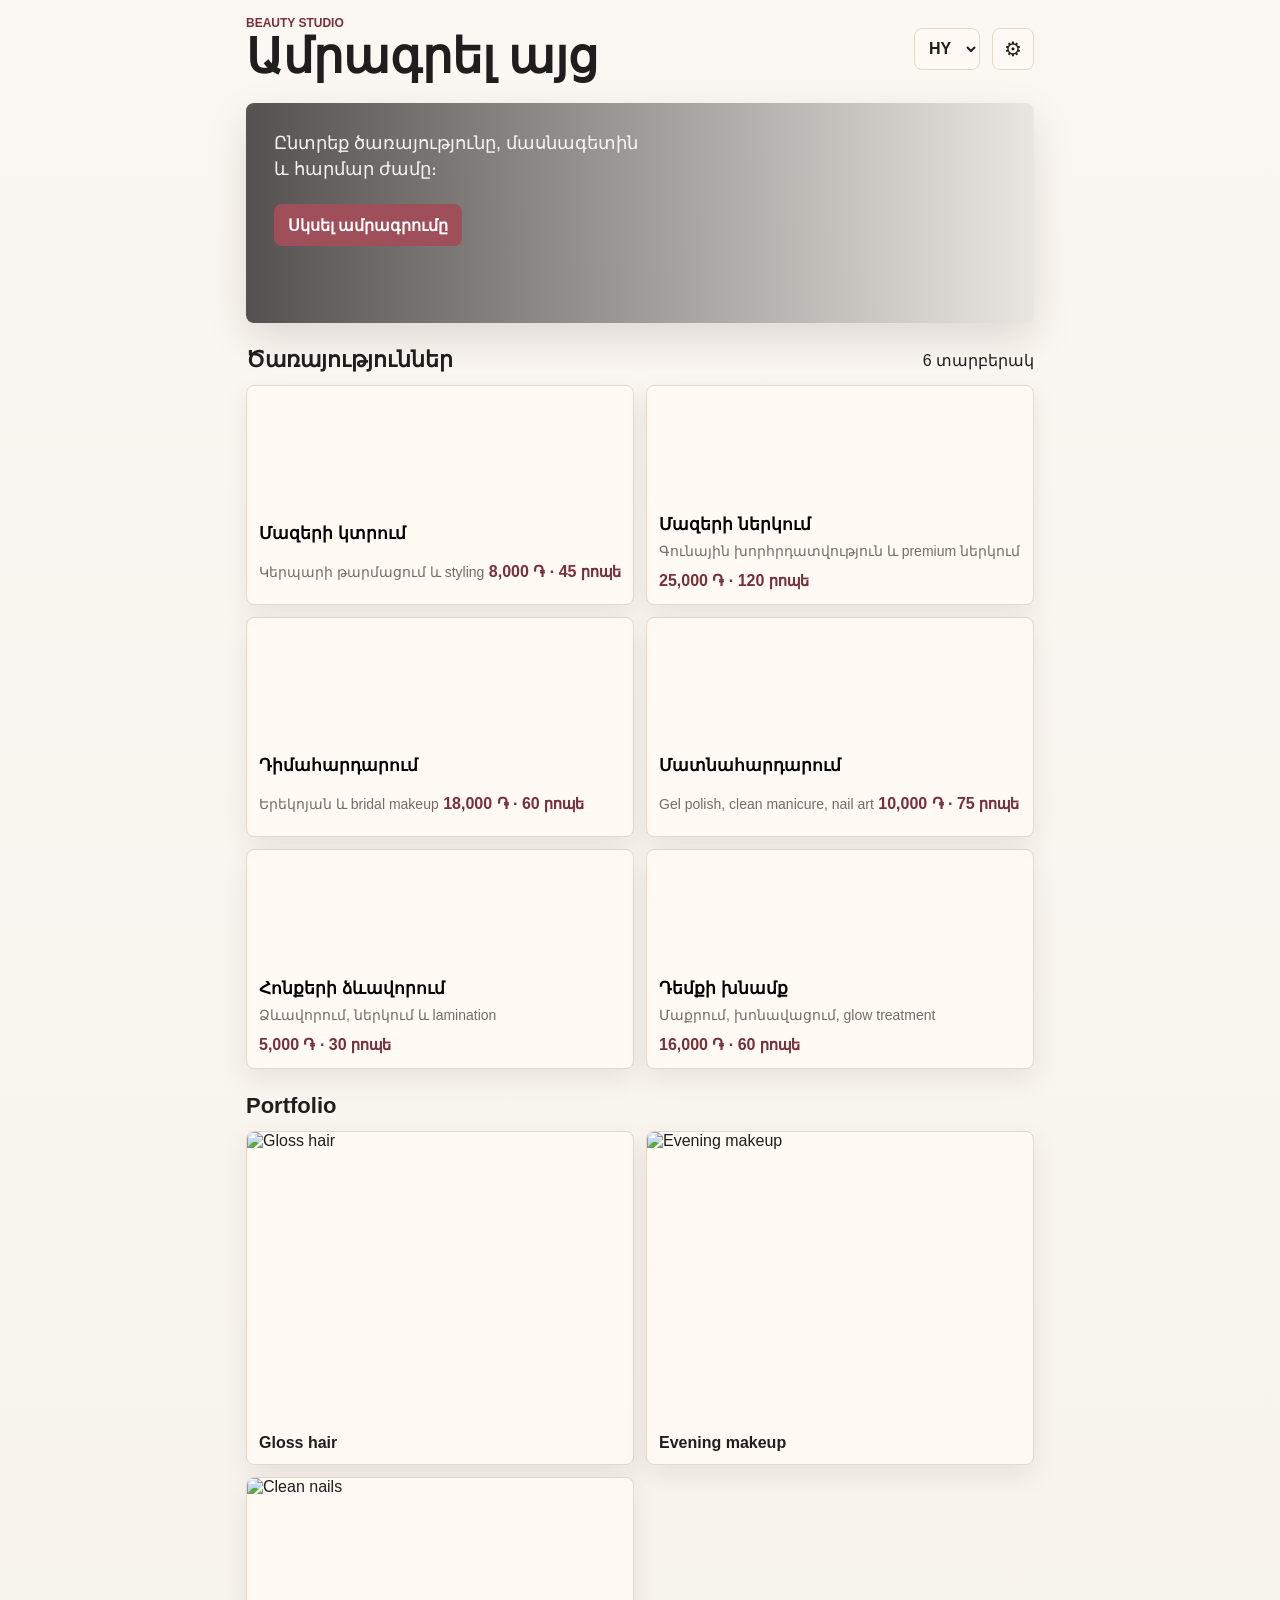
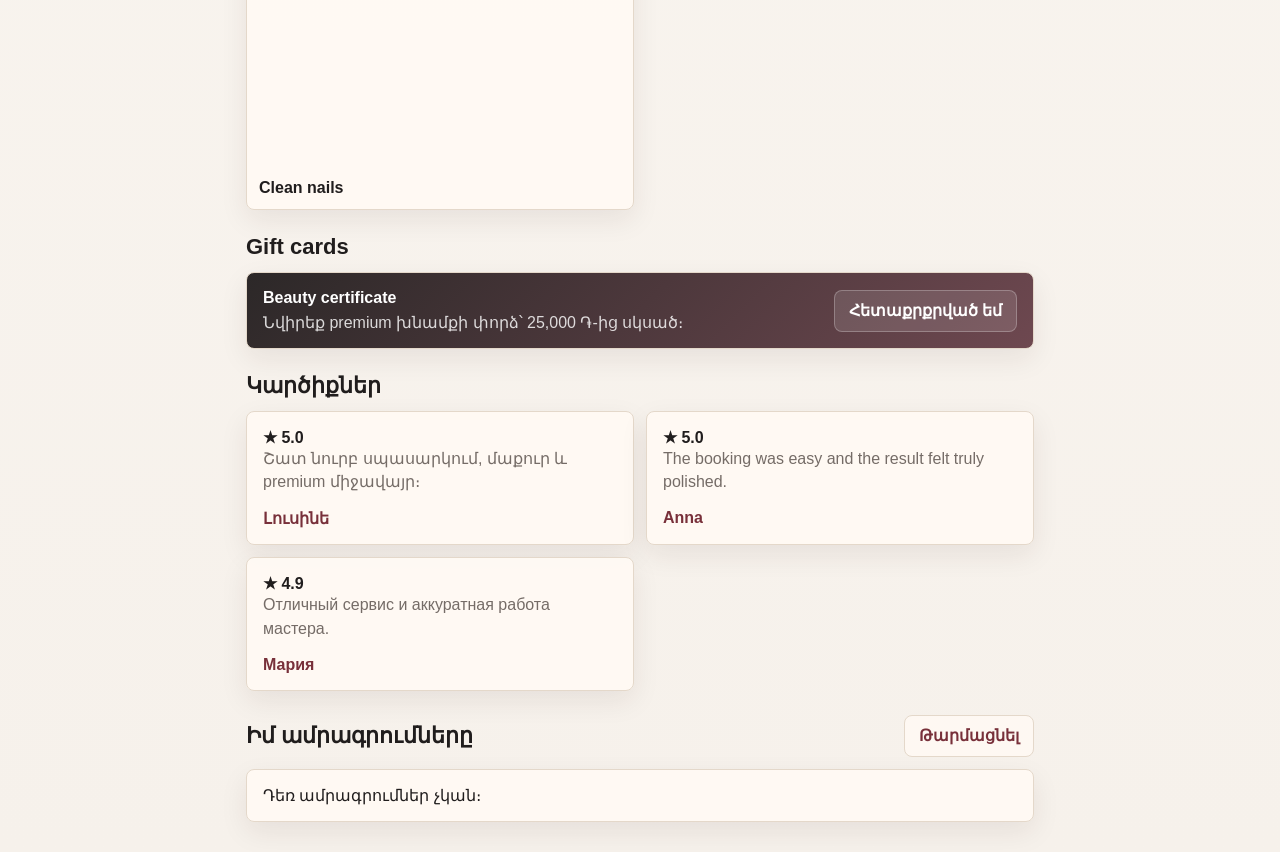
==== commit 3551307f: "Simplify booking flow and add time slider" ====
--- a/index.html
+++ b/index.html
@@ -4,7 +4,7 @@
     <meta charset="utf-8" />
     <meta name="viewport" content="width=device-width, initial-scale=1, viewport-fit=cover" />
     <title>Beauty Studio</title>
-    <link rel="stylesheet" href="styles.css" />
+    <link rel="stylesheet" href="styles.css?v=20260709-flow3" />
     <script src="https://telegram.org/js/telegram-web-app.js"></script>
   </head>
   <body>
@@ -31,13 +31,6 @@
             <button class="primary" id="startBooking" data-i18n="start">Սկսել ամրագրումը</button>
           </div>
         </section>
-
-        <nav class="steps" aria-label="Booking steps">
-          <button class="step is-active" data-view="services" data-i18n="stepServices">1. Ծառայություն</button>
-          <button class="step" data-view="specialists" data-i18n="stepSpecialists">2. Մասնագետ</button>
-          <button class="step" data-view="time" data-i18n="stepTime">3. Ժամ</button>
-          <button class="step" data-view="summary" data-i18n="stepConfirm">4. Հաստատում</button>
-        </nav>
 
         <section class="view is-visible" id="servicesView">
           <div class="section-head">
@@ -74,6 +67,10 @@
               <input id="clientName" autocomplete="name" />
             </label>
             <label>
+              <span data-i18n="clientSurname">Ազգանուն</span>
+              <input id="clientSurname" autocomplete="family-name" />
+            </label>
+            <label>
               <span data-i18n="clientPhone">Հեռախոս</span>
               <input id="clientPhone" autocomplete="tel" inputmode="tel" />
             </label>
@@ -85,6 +82,7 @@
               <input type="checkbox" id="reminderToggle" checked />
               <span data-i18n="reminder">Հիշեցնել այցից 24 ժամ և 2 ժամ առաջ</span>
             </label>
+            <button class="primary full" id="confirmBookingTime" data-i18n="confirm">Գրանցվել</button>
           </div>
         </section>
 
@@ -188,6 +186,6 @@
     </dialog>
 
     <div id="toast" class="toast" role="status" aria-live="polite"></div>
-    <script src="app.js"></script>
+    <script src="app.js?v=20260709-flow3"></script>
   </body>
 </html>
--- a/styles.css
+++ b/styles.css
@@ -210,8 +210,26 @@
   color: var(--ink);
 }
 
-.slot-grid { display: grid; grid-template-columns: repeat(3, minmax(0, 1fr)); gap: 8px; }
-.slot { min-height: 42px; border: 1px solid var(--line); border-radius: 8px; background: white; color: var(--ink); font-weight: 800; }
+.slot-grid {
+  display: flex;
+  gap: 10px;
+  margin-inline: -16px;
+  padding: 2px 16px 10px;
+  overflow-x: auto;
+  scroll-snap-type: x mandatory;
+  -webkit-overflow-scrolling: touch;
+}
+.slot-grid::-webkit-scrollbar { height: 0; }
+.slot {
+  flex: 0 0 104px;
+  min-height: 48px;
+  border: 1px solid var(--line);
+  border-radius: 8px;
+  background: white;
+  color: var(--ink);
+  font-weight: 900;
+  scroll-snap-align: start;
+}
 .slot:disabled { color: #aaa; background: #f4eeee; }
 
 .toggle-row { display: flex; align-items: center; gap: 10px; }
@@ -319,7 +337,7 @@
   .app-shell { padding-inline: 12px; }
   .hero { min-height: 188px; }
   .hero-copy { padding: 20px; }
-  .steps, .service-grid, .media-grid, .review-list, .slot-grid, .stats, .inline-form, .editable-row, .status-actions {
+  .steps, .service-grid, .media-grid, .review-list, .stats, .inline-form, .editable-row, .status-actions {
     grid-template-columns: 1fr;
   }
   .specialist-card { grid-template-columns: 48px 1fr; }
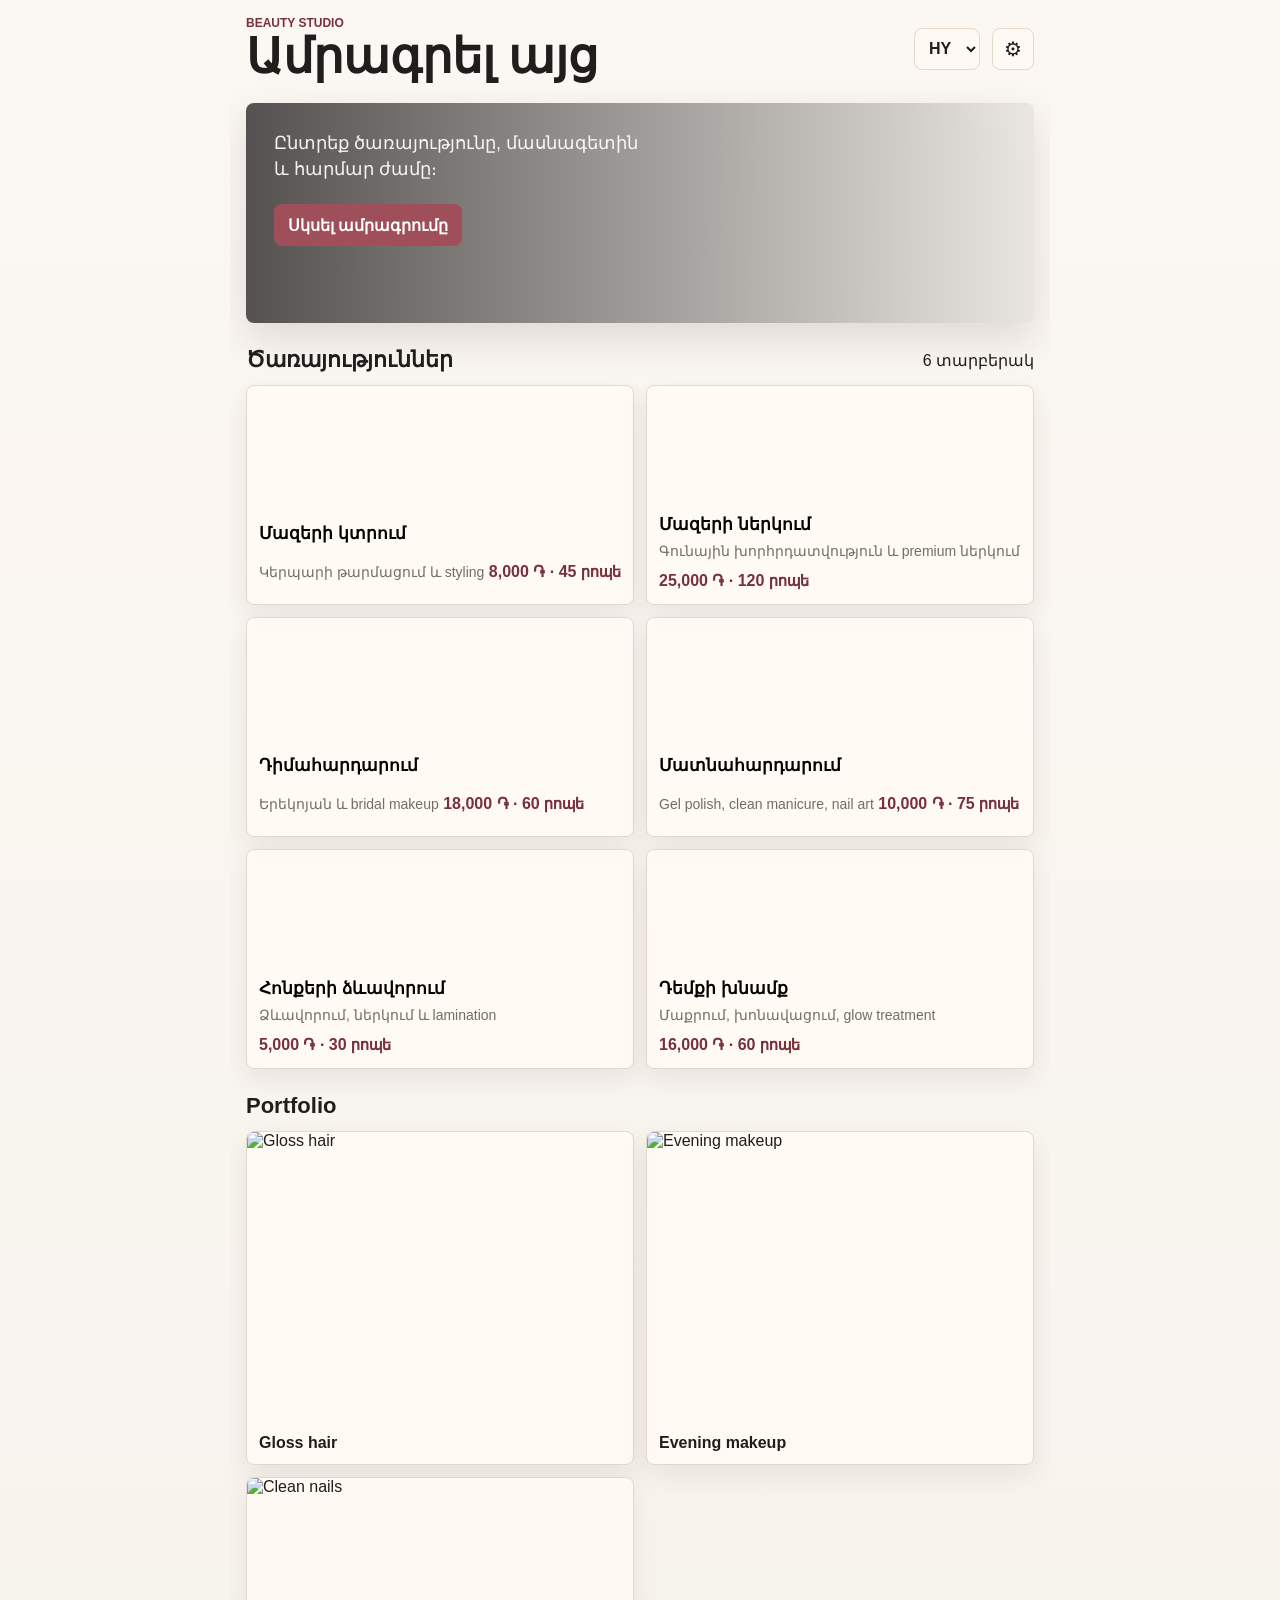
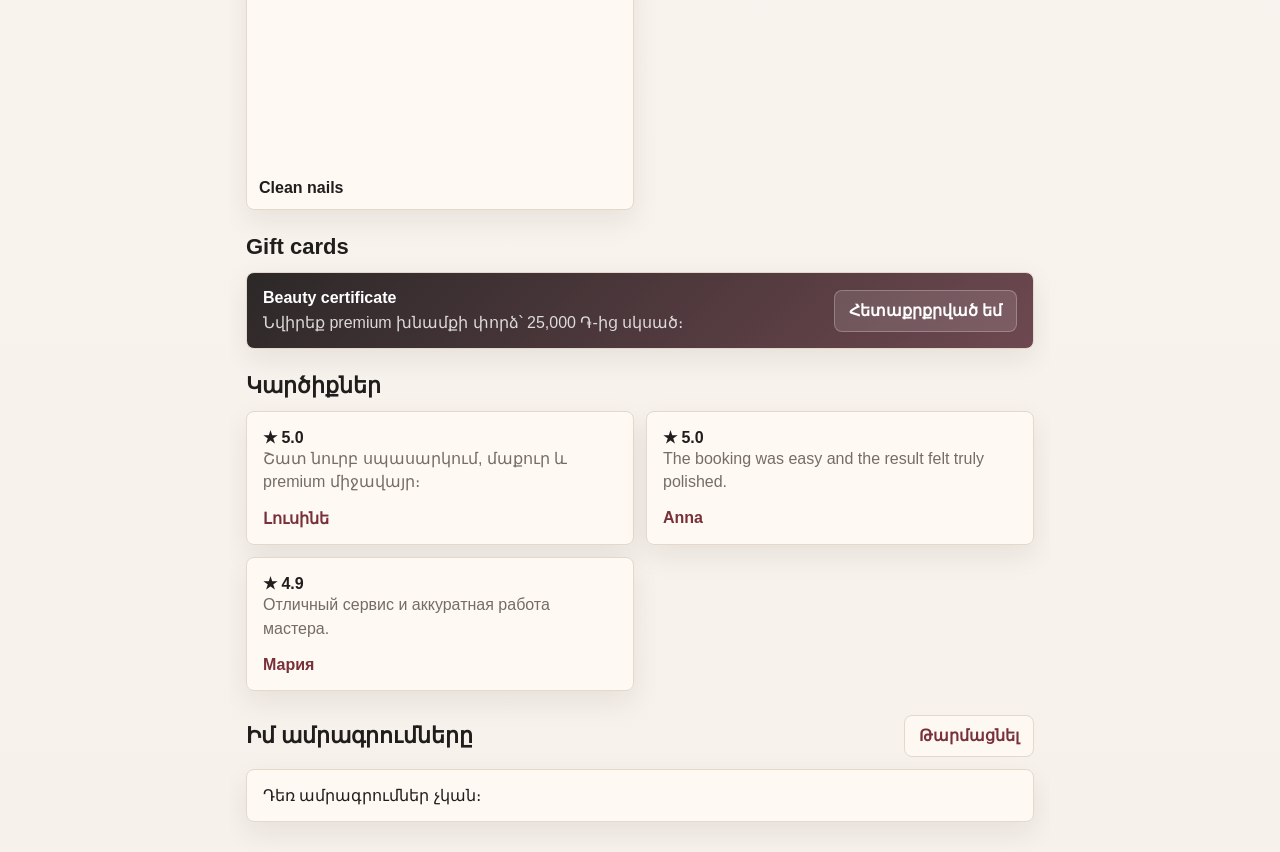
==== commit 1b21aa49: "Fix horizontal overflow and slider layout" ====
--- a/index.html
+++ b/index.html
@@ -4,7 +4,7 @@
     <meta charset="utf-8" />
     <meta name="viewport" content="width=device-width, initial-scale=1, viewport-fit=cover" />
     <title>Beauty Studio</title>
-    <link rel="stylesheet" href="styles.css?v=20260709-flow3" />
+    <link rel="stylesheet" href="styles.css?v=20260709-flow4" />
     <script src="https://telegram.org/js/telegram-web-app.js"></script>
   </head>
   <body>
@@ -186,6 +186,6 @@
     </dialog>
 
     <div id="toast" class="toast" role="status" aria-live="polite"></div>
-    <script src="app.js?v=20260709-flow3"></script>
+    <script src="app.js?v=20260709-flow4"></script>
   </body>
 </html>
--- a/styles.css
+++ b/styles.css
@@ -14,6 +14,11 @@
 
 * { box-sizing: border-box; }
 
+html, body {
+  max-width: 100%;
+  overflow-x: hidden;
+}
+
 body {
   margin: 0;
   min-height: 100vh;
@@ -29,6 +34,7 @@
   width: min(100%, 820px);
   margin: 0 auto;
   padding: calc(16px + env(safe-area-inset-top)) 16px 30px;
+  overflow-x: hidden;
 }
 
 .topbar, .section-head, .dialog-head, .top-actions {
@@ -36,6 +42,15 @@
   align-items: center;
   justify-content: space-between;
   gap: 12px;
+}
+
+.topbar > div,
+.section-head > *,
+.dialog-head > *,
+.specialist-card > *,
+.booking-admin-row > *,
+.admin-row > * {
+  min-width: 0;
 }
 
 .top-actions { justify-content: flex-end; }
@@ -154,7 +169,7 @@
   outline: 2px solid rgba(159, 79, 89, 0.18);
 }
 
-.meta { color: var(--muted); font-size: 14px; line-height: 1.35; }
+.meta { color: var(--muted); font-size: 14px; line-height: 1.35; overflow-wrap: anywhere; }
 .price { display: inline-flex; margin-top: 12px; color: var(--accent-strong); font-weight: 900; }
 
 .specialist-list, .booking-list, .admin-list { display: grid; gap: 10px; }
@@ -213,11 +228,14 @@
 .slot-grid {
   display: flex;
   gap: 10px;
-  margin-inline: -16px;
-  padding: 2px 16px 10px;
+  width: 100%;
+  max-width: 100%;
+  padding: 2px 2px 10px;
   overflow-x: auto;
+  overflow-y: hidden;
   scroll-snap-type: x mandatory;
   -webkit-overflow-scrolling: touch;
+  overscroll-behavior-inline: contain;
 }
 .slot-grid::-webkit-scrollbar { height: 0; }
 .slot {
@@ -314,6 +332,11 @@
   gap: 8px;
 }
 
+.admin-row input,
+.inline-form input {
+  min-width: 0;
+}
+
 .toast {
   position: fixed;
   left: 16px;
@@ -343,4 +366,8 @@
   .specialist-card { grid-template-columns: 48px 1fr; }
   .rating { grid-column: 2; }
   .gift-card { align-items: flex-start; flex-direction: column; }
-}
+  .topbar { align-items: flex-start; }
+  .top-actions { flex-shrink: 0; }
+  .summary-row, .booking-row { align-items: flex-start; flex-direction: column; }
+  .admin-card { overflow-x: hidden; }
+}
